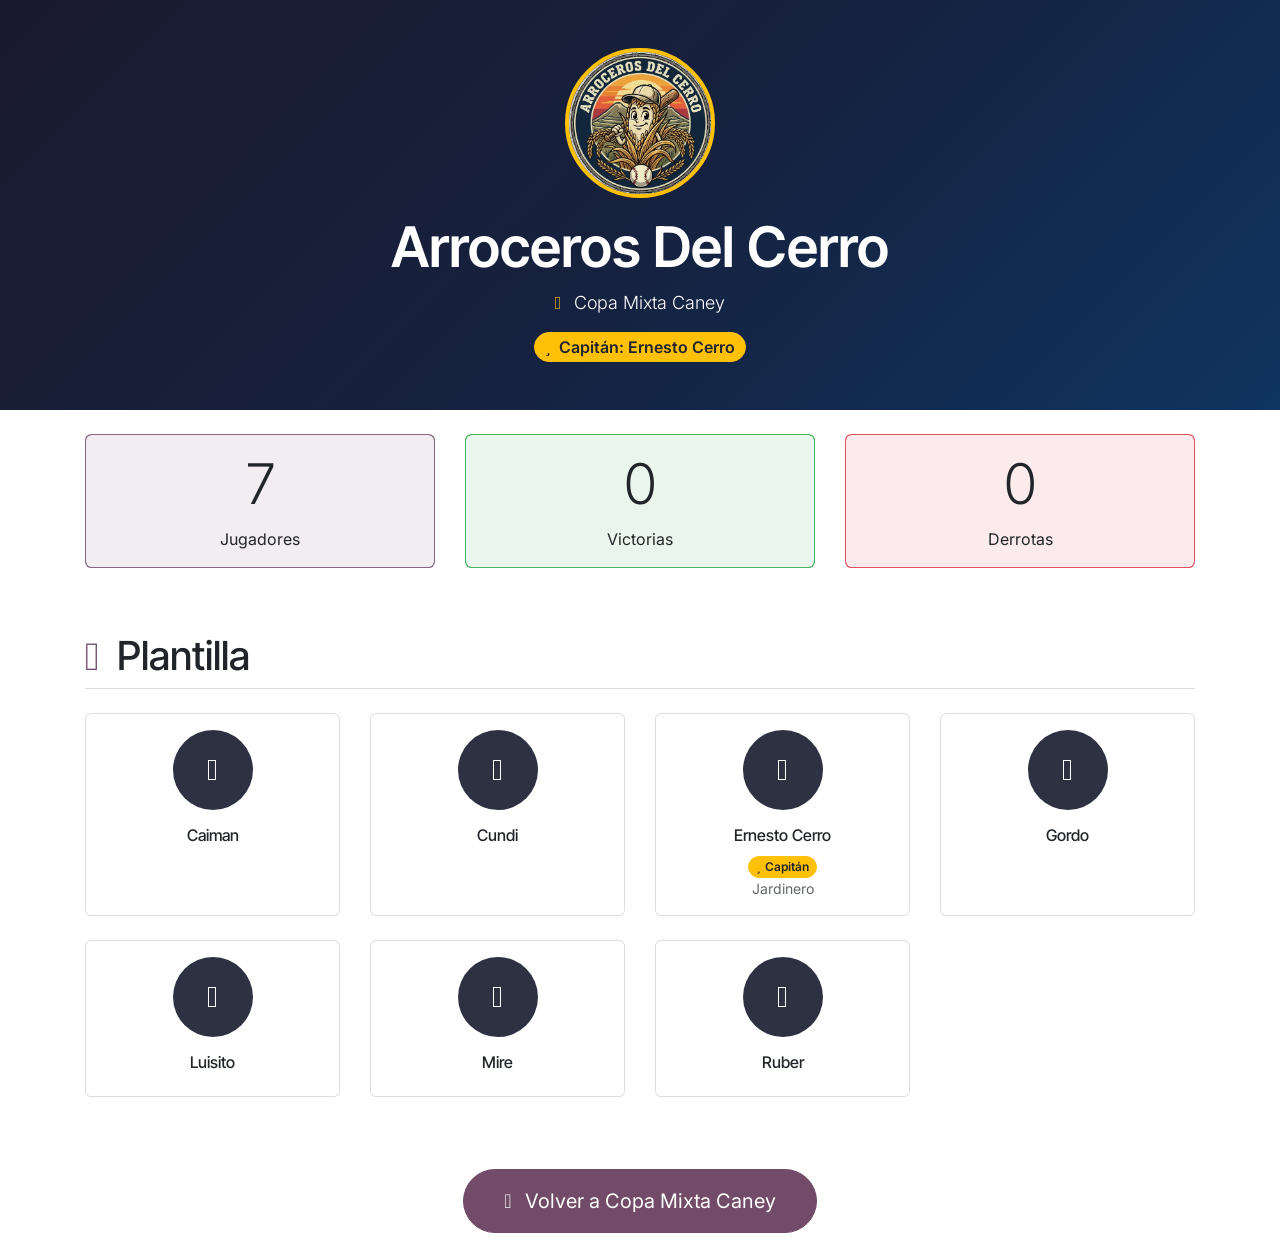
==== Arroceros.htm @ f832c2b0 "Codigo inicial de la pagina" ====
<!DOCTYPE html>
<html lang="es-419" data-website-id="1" data-main-object="ir.ui.view(4429,)" data-can-optimize-seo="True" data-editable="1" data-view-xmlid="beiscool.team_page" data-viewid="4429" data-add2cart-redirect="1" data-logged="true"><head>
<meta http-equiv="content-type" content="text/html; charset=UTF-8">
        <meta charset="utf-8">
        <meta http-equiv="X-UA-Compatible" content="IE=edge">
        <meta name="viewport" content="width=device-width, initial-scale=1">
        
        <meta name="default_title" content="Equipo de Béisbol | Ventas Caney">
        <meta name="description">
        <meta name="keywords">
        <meta name="default_description">
            
        <meta property="og:type" content="website">
        <meta property="og:title" content="Equipo de Béisbol | Ventas Caney">
        <meta property="og:site_name" content="Ventas Caney">
        
        
            
        <meta name="twitter:card" content="summary_large_image">
        <meta name="twitter:title" content="Equipo de Béisbol | Ventas Caney">
        
        
        
        
        <link rel="preconnect" href="https://fonts.gstatic.com/" crossorigin="">
        <title>Equipo de Béisbol | Ventas Caney</title>
        
        
        <link type="text/css" rel="stylesheet" href="Arroceros_files/web.assets_frontend.min.css">
        <script id="web.layout.odooscript" type="text/javascript">
            var odoo = {
                csrf_token: "0e4134ba08eafc30567bd357c663f4b5425f678eo1804080896",
                debug: "",
            };
        </script>
        <script type="text/javascript">
            odoo.__session_info__ = {"is_admin": true, "is_system": true, "is_public": false, "is_website_user": false, "uid": 2, "is_frontend": true, "profile_session": null, "profile_collectors": null, "profile_params": null, "show_effect": true, "currencies": {"1": {"symbol": "$", "position": "before", "digits": [69, 2]}, "168": {"symbol": "$", "position": "after", "digits": [69, 4]}, "46": {"symbol": "$", "position": "after", "digits": [69, 2]}}, "bundle_params": {"lang": "es_419", "website_id": 1}, "test_mode": false, "server_version": "18.0-20250307", "server_version_info": [18, 0, 0, "final", 0, ""], "websocket_worker_version": "18.0-3", "translationURL": "/website/translations", "cache_hashes": {"translations": "e32ced2a9f7738f6a24e6f879073b4afe8cf2ec7"}, "geoip_country_code": null, "geoip_phone_code": null, "lang_url_code": "es", "website_id": 1, "website_company_id": 1};
            if (!/(^|;\s)tz=/.test(document.cookie)) {
                const userTZ = Intl.DateTimeFormat().resolvedOptions().timeZone;
                document.cookie = `tz=${userTZ}; path=/`;
            }
        </script>
        <script type="text/javascript" defer="defer" src="Arroceros_files/web.assets_frontend_minimal.min.js" onerror="__odooAssetError=1"></script>
        <script type="text/javascript" defer="defer" onerror="__odooAssetError=1" src="Arroceros_files/web.assets_frontend_lazy.min.js"></script>
        
        
    <style id="conditional_visibility"></style></head>
    <body class="">
                
                
                
                
                



        <div id="wrapwrap" class="   ">
                <main>
                    
            
            <div class="bg-dark text-white text-center py-5" style="background: linear-gradient(135deg, #1a1a2e 0%, #16213e 50%, #0f3460 100%);">
                <div class="container">
                        <img class="rounded-circle mb-3 border border-4 border-warning" style="width: 150px; height: 150px; object-fit: cover;" data-oe-model="ir.ui.view" data-oe-id="4429" data-oe-field="arch" data-oe-xpath="/t[1]/t[1]/div[1]/div[1]/t[1]/img[1]" src="Arroceros_files/Arroceros%20Del%20Cerro.jpg" loading="lazy">
                    <h1 class="display-4 fw-bold">
                        Arroceros Del Cerro
                    </h1>
                        <p class="lead">
                            <i class="fa fa-trophy text-warning me-2" data-oe-model="ir.ui.view" data-oe-id="4429" data-oe-field="arch" data-oe-xpath="/t[1]/t[1]/div[1]/div[1]/t[3]/p[1]/i[1]"></i>
                            <a class="text-white text-decoration-none" href="index.htm">
                                Copa Mixta Caney
                            </a>
                        </p>
                        <span class="badge bg-warning text-dark fs-6">
                                <i class="fa fa-star me-1" data-oe-model="ir.ui.view" data-oe-id="4429" data-oe-field="arch" data-oe-xpath="/t[1]/t[1]/div[1]/div[1]/t[4]/span[1]/t[2]/i[1]"></i>
                            Capitán: Ernesto Cerro
                        </span>
                </div>
            </div>

            
            <div class="container py-4">
                <div class="row text-center">
                    <div class="col-md-4 mb-3">
                        <div class="card bg-primary text-white">
                            <div class="card-body">
                                <h2 class="display-4">7</h2>
                                <p class="mb-0" data-oe-model="ir.ui.view" data-oe-id="4429" data-oe-field="arch" data-oe-xpath="/t[1]/t[1]/div[2]/div[1]/div[1]/div[1]/div[1]/p[1]">Jugadores</p>
                            </div>
                        </div>
                    </div>
                    <div class="col-md-4 mb-3">
                        <div class="card bg-success text-white">
                            <div class="card-body">
                                <h2 class="display-4">0</h2>
                                <p class="mb-0" data-oe-model="ir.ui.view" data-oe-id="4429" data-oe-field="arch" data-oe-xpath="/t[1]/t[1]/div[2]/div[1]/div[2]/div[1]/div[1]/p[1]">Victorias</p>
                            </div>
                        </div>
                    </div>
                    <div class="col-md-4 mb-3">
                        <div class="card bg-danger text-white">
                            <div class="card-body">
                                <h2 class="display-4">0</h2>
                                <p class="mb-0" data-oe-model="ir.ui.view" data-oe-id="4429" data-oe-field="arch" data-oe-xpath="/t[1]/t[1]/div[2]/div[1]/div[3]/div[1]/div[1]/p[1]">Derrotas</p>
                            </div>
                        </div>
                    </div>
                </div>
            </div>

            
            <div class="container py-4">
                <h2 class="border-bottom pb-2 mb-4" data-oe-model="ir.ui.view" data-oe-id="4429" data-oe-field="arch" data-oe-xpath="/t[1]/t[1]/div[3]/h2[1]">
                    <i class="fa fa-users text-primary me-2"></i>
                    Plantilla
                </h2>
                <div class="row">
                        <div class="col-md-3 col-sm-6 mb-4">
                            <div class="card h-100">
                                <div class="card-body text-center">
                                        <div class="rounded-circle bg-secondary d-inline-flex align-items-center justify-content-center mb-3" style="width: 80px; height: 80px;" data-oe-model="ir.ui.view" data-oe-id="4429" data-oe-field="arch" data-oe-xpath="/t[1]/t[1]/div[3]/div[1]/t[1]/div[1]/div[1]/div[1]/t[2]/div[1]">
                                            <i class="fa fa-user text-white" style="font-size: 30px;"></i>
                                        </div>
                                    <h6 class="card-title">
                                        Caiman
                                    </h6>
                                </div>
                            </div>
                        </div>
                        <div class="col-md-3 col-sm-6 mb-4">
                            <div class="card h-100">
                                <div class="card-body text-center">
                                        <div class="rounded-circle bg-secondary d-inline-flex align-items-center justify-content-center mb-3" style="width: 80px; height: 80px;" data-oe-model="ir.ui.view" data-oe-id="4429" data-oe-field="arch" data-oe-xpath="/t[1]/t[1]/div[3]/div[1]/t[1]/div[1]/div[1]/div[1]/t[2]/div[1]">
                                            <i class="fa fa-user text-white" style="font-size: 30px;"></i>
                                        </div>
                                    <h6 class="card-title">
                                        Cundi
                                    </h6>
                                </div>
                            </div>
                        </div>
                        <div class="col-md-3 col-sm-6 mb-4">
                            <div class="card h-100">
                                <div class="card-body text-center">
                                        <div class="rounded-circle bg-secondary d-inline-flex align-items-center justify-content-center mb-3" style="width: 80px; height: 80px;" data-oe-model="ir.ui.view" data-oe-id="4429" data-oe-field="arch" data-oe-xpath="/t[1]/t[1]/div[3]/div[1]/t[1]/div[1]/div[1]/div[1]/t[2]/div[1]">
                                            <i class="fa fa-user text-white" style="font-size: 30px;"></i>
                                        </div>
                                    <h6 class="card-title">
                                        Ernesto Cerro
                                    </h6>
                                        <span class="badge bg-warning text-dark" data-oe-model="ir.ui.view" data-oe-id="4429" data-oe-field="arch" data-oe-xpath="/t[1]/t[1]/div[3]/div[1]/t[1]/div[1]/div[1]/div[1]/t[3]/span[1]">
                                            <i class="fa fa-star me-1"></i>Capitán
                                        </span>
                                        <p class="text-muted small mb-0">Jardinero</p>
                                </div>
                            </div>
                        </div>
                        <div class="col-md-3 col-sm-6 mb-4">
                            <div class="card h-100">
                                <div class="card-body text-center">
                                        <div class="rounded-circle bg-secondary d-inline-flex align-items-center justify-content-center mb-3" style="width: 80px; height: 80px;" data-oe-model="ir.ui.view" data-oe-id="4429" data-oe-field="arch" data-oe-xpath="/t[1]/t[1]/div[3]/div[1]/t[1]/div[1]/div[1]/div[1]/t[2]/div[1]">
                                            <i class="fa fa-user text-white" style="font-size: 30px;"></i>
                                        </div>
                                    <h6 class="card-title">
                                        Gordo
                                    </h6>
                                </div>
                            </div>
                        </div>
                        <div class="col-md-3 col-sm-6 mb-4">
                            <div class="card h-100">
                                <div class="card-body text-center">
                                        <div class="rounded-circle bg-secondary d-inline-flex align-items-center justify-content-center mb-3" style="width: 80px; height: 80px;" data-oe-model="ir.ui.view" data-oe-id="4429" data-oe-field="arch" data-oe-xpath="/t[1]/t[1]/div[3]/div[1]/t[1]/div[1]/div[1]/div[1]/t[2]/div[1]">
                                            <i class="fa fa-user text-white" style="font-size: 30px;"></i>
                                        </div>
                                    <h6 class="card-title">
                                        Luisito
                                    </h6>
                                </div>
                            </div>
                        </div>
                        <div class="col-md-3 col-sm-6 mb-4">
                            <div class="card h-100">
                                <div class="card-body text-center">
                                        <div class="rounded-circle bg-secondary d-inline-flex align-items-center justify-content-center mb-3" style="width: 80px; height: 80px;" data-oe-model="ir.ui.view" data-oe-id="4429" data-oe-field="arch" data-oe-xpath="/t[1]/t[1]/div[3]/div[1]/t[1]/div[1]/div[1]/div[1]/t[2]/div[1]">
                                            <i class="fa fa-user text-white" style="font-size: 30px;"></i>
                                        </div>
                                    <h6 class="card-title">
                                        Mire
                                    </h6>
                                </div>
                            </div>
                        </div>
                        <div class="col-md-3 col-sm-6 mb-4">
                            <div class="card h-100">
                                <div class="card-body text-center">
                                        <div class="rounded-circle bg-secondary d-inline-flex align-items-center justify-content-center mb-3" style="width: 80px; height: 80px;" data-oe-model="ir.ui.view" data-oe-id="4429" data-oe-field="arch" data-oe-xpath="/t[1]/t[1]/div[3]/div[1]/t[1]/div[1]/div[1]/div[1]/t[2]/div[1]">
                                            <i class="fa fa-user text-white" style="font-size: 30px;"></i>
                                        </div>
                                    <h6 class="card-title">
                                        Ruber
                                    </h6>
                                </div>
                            </div>
                        </div>
                </div>
            </div>

            

            
                <div class="container py-4 text-center">
                    <a class="btn btn-primary btn-lg" href="index.htm">
                        <i class="fa fa-arrow-left me-2" data-oe-model="ir.ui.view" data-oe-id="4429" data-oe-field="arch" data-oe-xpath="/t[1]/t[1]/t[4]/div[1]/a[1]/i[1]"></i>
                        Volver a Copa Mixta Caney
                    </a>
                </div>
        
        
                </main>
                
            </div>
        
        
</body></html>
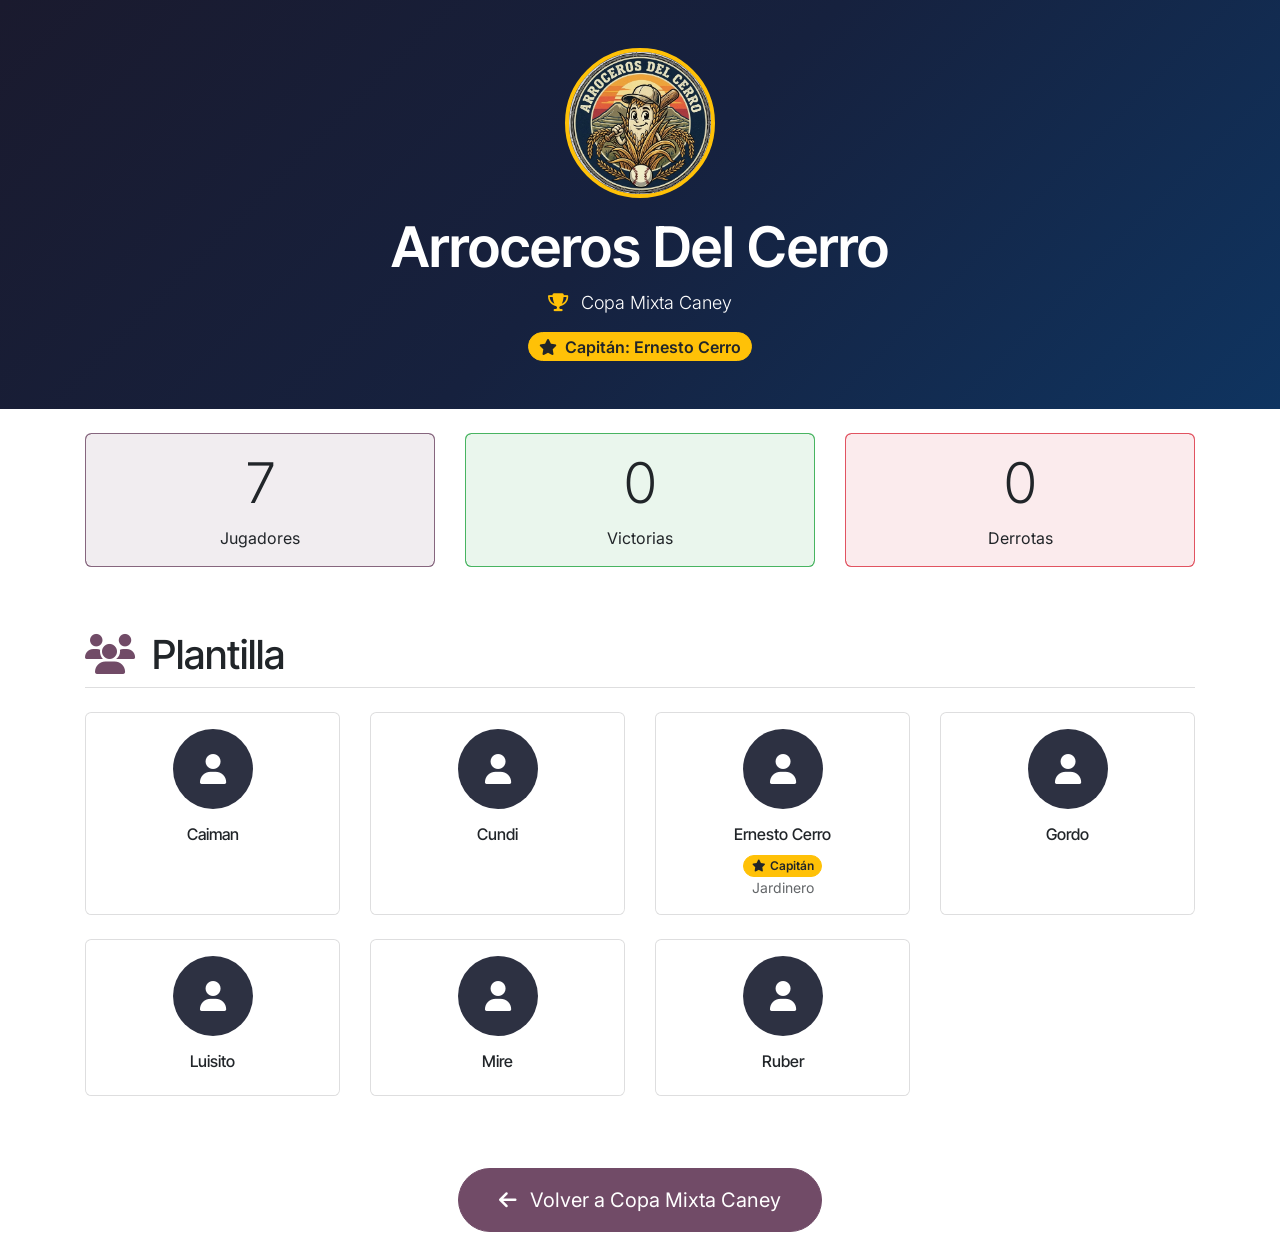
==== commit 2c1c282d: "Poniendo cdn para los iconos de boostrap" ====
--- a/Arroceros.htm
+++ b/Arroceros.htm
@@ -1,5 +1,7 @@
 <!DOCTYPE html>
 <html lang="es-419" data-website-id="1" data-main-object="ir.ui.view(4429,)" data-can-optimize-seo="True" data-editable="1" data-view-xmlid="beiscool.team_page" data-viewid="4429" data-add2cart-redirect="1" data-logged="true"><head>
+        <link href="https://cdn.jsdelivr.net/npm/bootstrap@5.3.0/dist/css/bootstrap.min.css" rel="stylesheet">
+        <link rel="stylesheet" href="https://cdnjs.cloudflare.com/ajax/libs/font-awesome/6.4.0/css/all.min.css">
 <meta http-equiv="content-type" content="text/html; charset=UTF-8">
         <meta charset="utf-8">
         <meta http-equiv="X-UA-Compatible" content="IE=edge">
@@ -221,4 +223,5 @@
             </div>
         
         
-</body></html>+        <script src="https://cdn.jsdelivr.net/npm/bootstrap@5.3.0/dist/js/bootstrap.bundle.min.js"></script>
+    </body></html>
